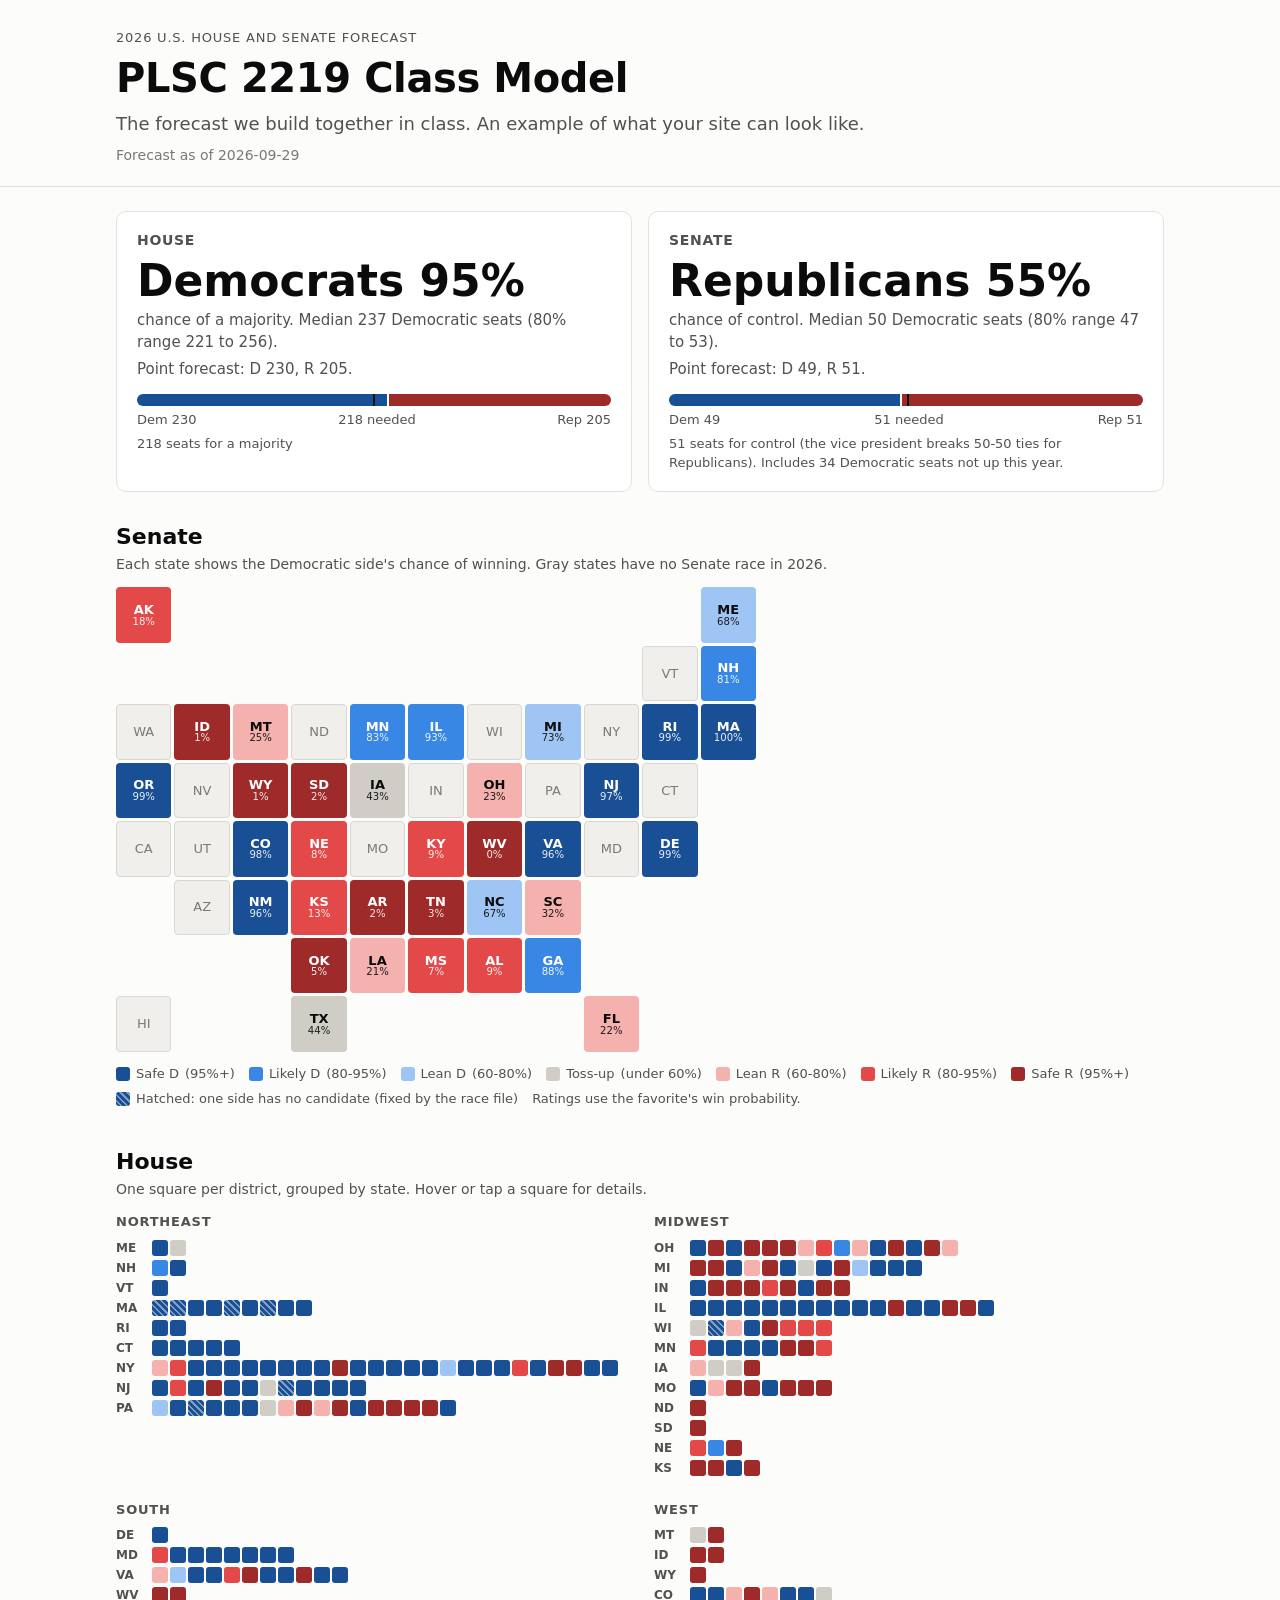
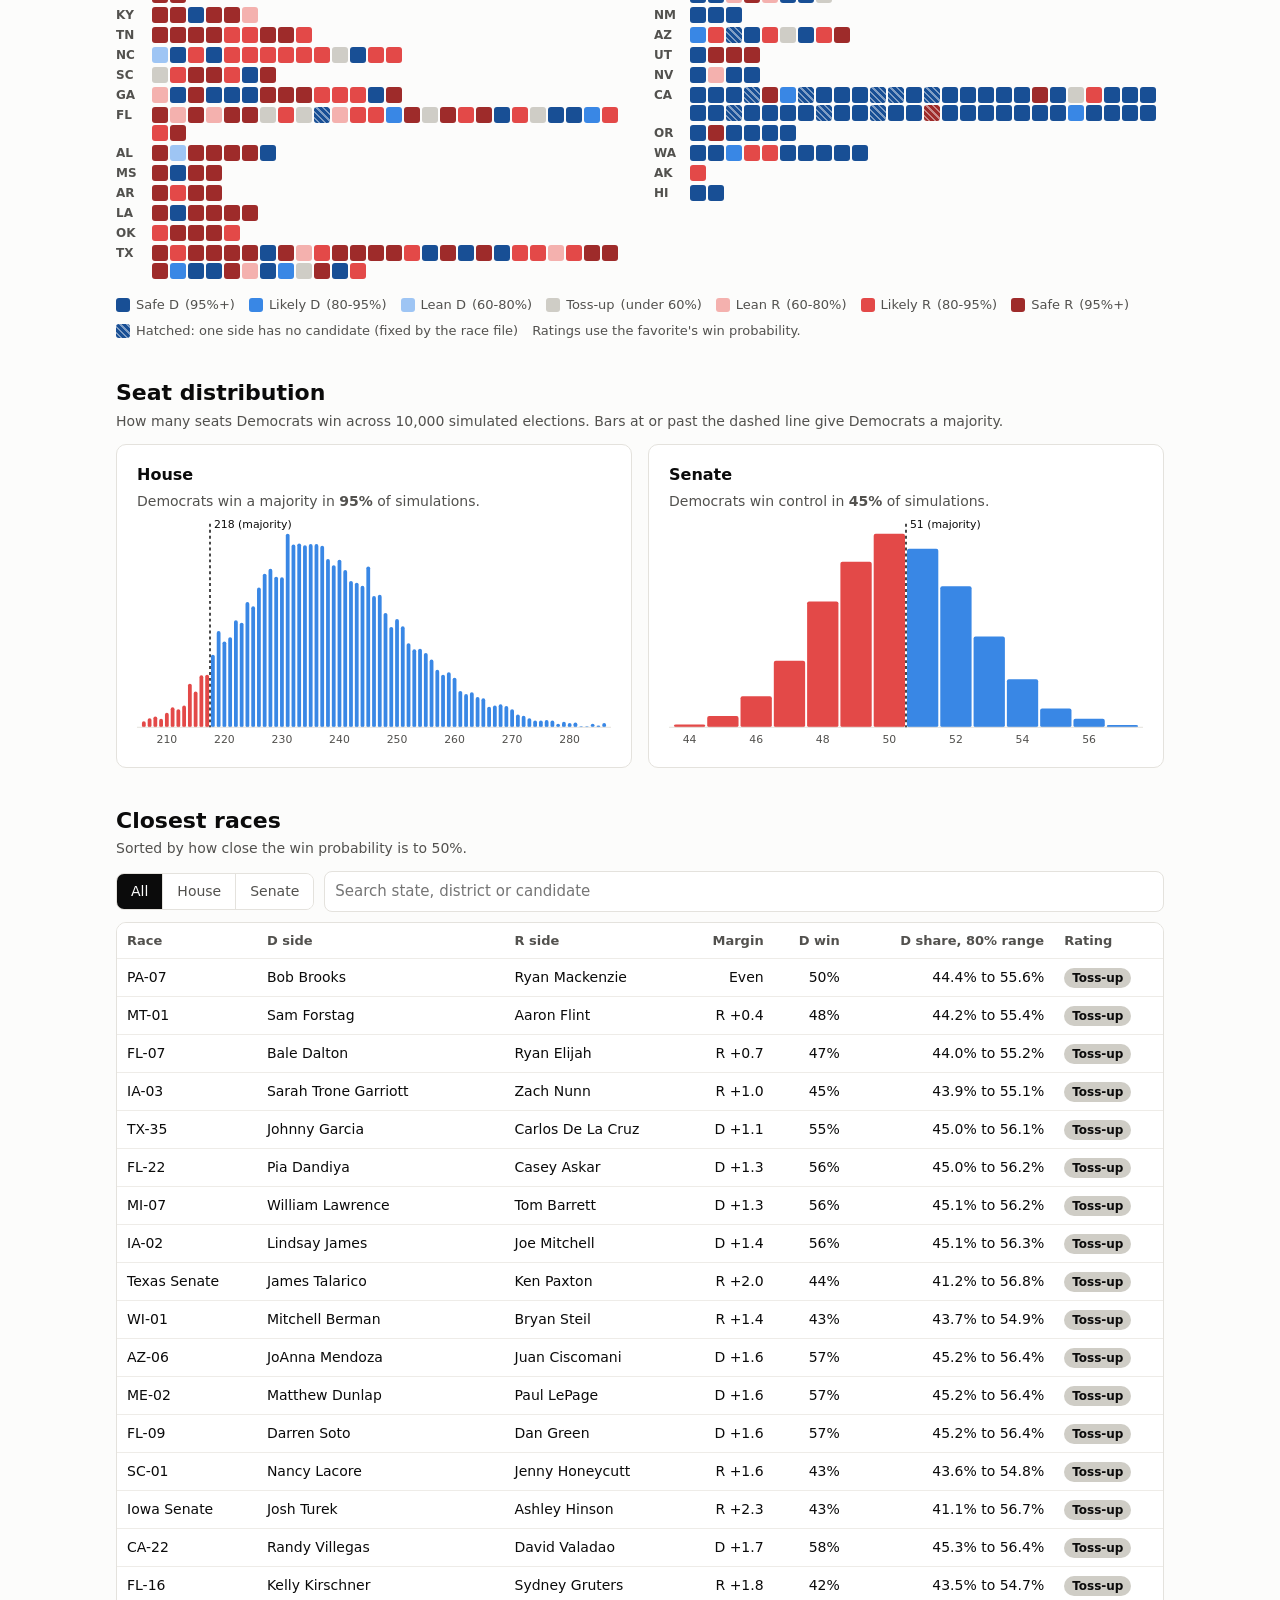
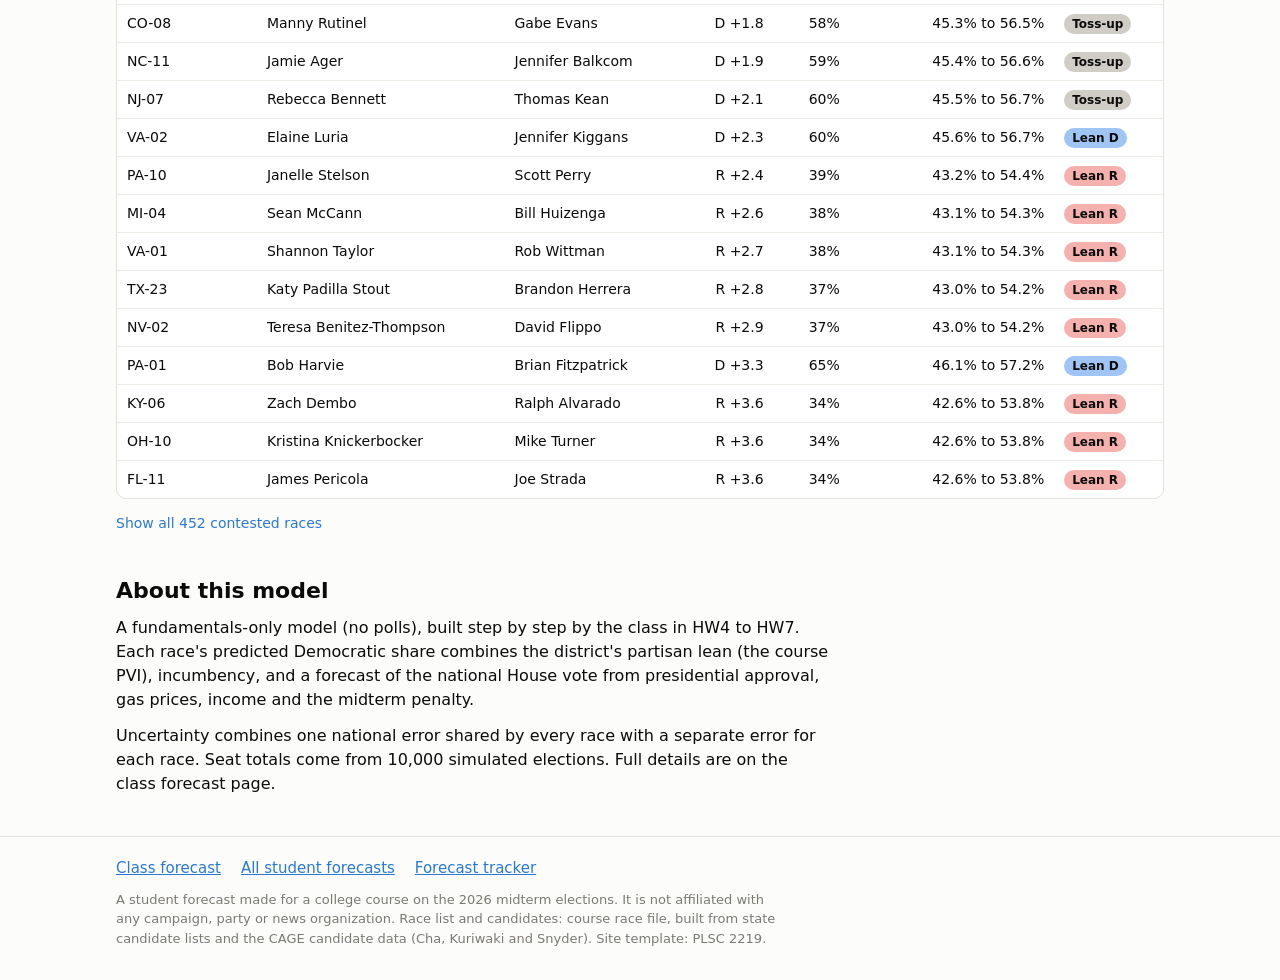
==== class-model.html @ 8f99de47 "competition site" ====
<!doctype html>
<html lang="en">
<head>
<meta charset="utf-8">
<meta name="viewport" content="width=device-width, initial-scale=1">
<title>2026 Midterm Forecast</title>
<meta name="robots" content="noindex">
<link rel="stylesheet" href="assets/style.css">
</head>
<body>
<header class="site-head">
  <div class="wrap">
    <p class="kicker">2026 U.S. House and Senate forecast</p>
    <h1 id="title">My 2026 Midterm Forecast</h1>
    <p id="tagline" class="tagline" hidden></p>
    <p id="asof" class="asof"></p>
  </div>
</header>

<main class="wrap">
  <div id="demo-banner" class="banner banner-info" hidden></div>
  <div id="problems" class="banner banner-warn" hidden></div>
  <div id="notes" class="banner banner-info" hidden></div>
  <div id="empty" class="empty" hidden></div>

  <div id="content" hidden>
    <section class="topline" aria-label="Topline">
      <div class="card" id="top-house"></div>
      <div class="card" id="top-senate"></div>
    </section>

    <section class="block">
      <div class="block-head">
        <h2>Senate</h2>
        <p class="note" id="senate-note"></p>
      </div>
      <div id="senate-map" class="senate-map" role="group" aria-label="Senate races by state"></div>
      <div class="legend" id="legend-senate"></div>
    </section>

    <section class="block">
      <div class="block-head">
        <h2>House</h2>
        <p class="note">One square per district, grouped by state. Hover or tap a square for details.</p>
      </div>
      <div id="house-grid" class="house-grid" role="group" aria-label="House races by state"></div>
      <div class="legend" id="legend-house"></div>
    </section>

    <section class="block">
      <div class="block-head">
        <h2>Seat distribution</h2>
        <p class="note" id="dist-note"></p>
      </div>
      <div id="dist" class="dist"></div>
    </section>

    <section class="block">
      <div class="block-head">
        <h2>Closest races</h2>
        <p class="note" id="table-note"></p>
      </div>
      <div class="controls">
        <div class="seg" role="tablist" aria-label="Chamber">
          <button type="button" data-office="all" class="on">All</button>
          <button type="button" data-office="house">House</button>
          <button type="button" data-office="senate">Senate</button>
        </div>
        <input id="search" type="search" placeholder="Search state, district or candidate" aria-label="Search races">
      </div>
      <div class="table-wrap"><table id="races-table"></table></div>
      <button type="button" id="show-all" class="link-btn"></button>
    </section>

    <section class="block" id="method-block" hidden>
      <div class="block-head"><h2>About this model</h2></div>
      <div id="method" class="prose"></div>
    </section>
  </div>
</main>

<footer class="site-foot">
  <div class="wrap">
    <nav id="links" class="links"></nav>
    <p class="fine">A student forecast made for a college course on the 2026 midterm elections. It is not affiliated with any campaign, party or news organization.
      Race list and candidates: course race file, built from state candidate lists and the CAGE candidate data (Cha, Kuriwaki and Snyder).
      Site template: PLSC 2219.</p>
  </div>
</footer>

<div id="tip" class="tip" role="tooltip" hidden></div>
<script src="config.js"></script>
<script src="assets/core.js"></script>
<script src="assets/app.js"></script>
</body>
</html>
---- assets/style.css ----
:root {
  color-scheme: light;
  --bg: #fcfcfb;
  --card: #ffffff;
  --ink: #0b0b0b;
  --ink-2: #52514e;
  --ink-3: #7a7974;
  --rule: #e4e2dd;
  --grid: #eeece8;
  --empty: #f0efec;
  --empty-line: #d9d7d1;
  /* ratings: diverging blue <-> red, gray midpoint */
  --safe-d: #184f95;
  --likely-d: #3987e5;
  --lean-d: #9ec5f4;
  --toss: #cfcdc6;
  --lean-r: #f4b1ae;
  --likely-r: #e34948;
  --safe-r: #9e2b2a;
  --warn: #fab219;
  --warn-bg: #fff6e0;
  --info-bg: #eaf2fd;
  --focus: #2a78d6;
}
@media (prefers-color-scheme: dark) {
  :root:not([data-theme="light"]) {
    color-scheme: dark;
    --bg: #141413;
    --card: #1a1a19;
    --ink: #ffffff;
    --ink-2: #c3c2b7;
    --ink-3: #9a998f;
    --rule: #33332f;
    --grid: #2a2a27;
    --empty: #262624;
    --empty-line: #3a3a36;
    --safe-d: #1c5cab;
    --likely-d: #5598e7;
    --lean-d: #a9cbf3;
    --toss: #6b6a64;
    --lean-r: #f2b2af;
    --likely-r: #ec7a78;
    --safe-r: #a8302f;
    --warn-bg: #3a2f12;
    --info-bg: #142a45;
    --focus: #6da7ec;
  }
}
:root[data-theme="dark"] {
  color-scheme: dark;
  --bg: #141413; --card: #1a1a19; --ink: #ffffff; --ink-2: #c3c2b7; --ink-3: #9a998f;
  --rule: #33332f; --grid: #2a2a27; --empty: #262624; --empty-line: #3a3a36;
  --safe-d: #1c5cab; --likely-d: #5598e7; --lean-d: #a9cbf3; --toss: #6b6a64;
  --lean-r: #f2b2af; --likely-r: #ec7a78; --safe-r: #a8302f;
  --warn-bg: #3a2f12; --info-bg: #142a45; --focus: #6da7ec;
}

* { box-sizing: border-box; }
html { -webkit-text-size-adjust: 100%; }
body {
  margin: 0; background: var(--bg); color: var(--ink);
  font: 16px/1.5 system-ui, -apple-system, "Segoe UI", Roboto, Helvetica, Arial, sans-serif;
}
.wrap { max-width: 1080px; margin: 0 auto; padding: 0 16px; }
h1, h2 { line-height: 1.2; margin: 0; }
h1 { font-size: clamp(28px, 5vw, 40px); letter-spacing: -0.01em; }
h2 { font-size: 22px; }
a { color: var(--focus); }
:focus-visible { outline: 2px solid var(--focus); outline-offset: 2px; }
.num { font-variant-numeric: tabular-nums; }

.site-head { border-bottom: 1px solid var(--rule); padding: 28px 0 20px; margin-bottom: 24px; }
.kicker { margin: 0 0 6px; color: var(--ink-2); font-size: 13px; text-transform: uppercase; letter-spacing: 0.06em; }
.tagline { margin: 8px 0 0; color: var(--ink-2); font-size: 18px; }
.asof { margin: 8px 0 0; color: var(--ink-3); font-size: 14px; }

.banner { border-radius: 8px; padding: 12px 14px; margin: 0 0 20px; font-size: 15px; }
.banner-warn { background: var(--warn-bg); border-left: 4px solid var(--warn); }
.banner-info { background: var(--info-bg); border-left: 4px solid var(--focus); }
.banner ul { margin: 6px 0 0; padding-left: 20px; }
.banner strong .icon { margin-right: 6px; }
.empty { background: var(--card); border: 1px solid var(--rule); border-radius: 10px; padding: 20px; }
.empty code, .prose code, .banner code, .placeholder code { white-space: nowrap; font-size: 0.92em; background: var(--grid); padding: 1px 5px; border-radius: 4px; }

.topline { display: grid; grid-template-columns: 1fr 1fr; gap: 16px; margin-bottom: 32px; }
.card { background: var(--card); border: 1px solid var(--rule); border-radius: 10px; padding: 18px 20px; }
.card .lab { margin: 0; color: var(--ink-2); font-size: 14px; font-weight: 600; text-transform: uppercase; letter-spacing: 0.05em; }
.card .hero { margin: 6px 0 2px; font-size: clamp(30px, 5vw, 44px); font-weight: 700; line-height: 1.1; }
.card .sub { margin: 4px 0 0; color: var(--ink-2); font-size: 15px; }
.bar { position: relative; display: flex; height: 12px; border-radius: 6px; overflow: hidden; margin: 14px 0 4px; gap: 2px; background: var(--card); }
.bar span { display: block; height: 100%; }
.bar .mid { position: absolute; top: -3px; bottom: -3px; width: 2px; background: var(--ink); }
.bar-lab { display: flex; justify-content: space-between; font-size: 13px; color: var(--ink-2); }

.block { margin: 0 0 40px; }
.block-head { margin-bottom: 12px; }
.note { margin: 4px 0 0; color: var(--ink-2); font-size: 14px; }

.legend { display: flex; flex-wrap: wrap; gap: 6px 14px; margin-top: 12px; font-size: 13px; color: var(--ink-2); }
.legend .key { display: inline-flex; align-items: center; gap: 6px; }
.legend .sw { width: 14px; height: 14px; border-radius: 3px; display: inline-block; }
.legend .sw.empty-sw { background: var(--empty); border: 1px solid var(--empty-line); }

/* senate tile map */
.senate-map { display: grid; grid-template-columns: repeat(11, minmax(0, 1fr)); gap: 3px; max-width: 640px; }
.st { aspect-ratio: 1 / 1; border-radius: 4px; display: flex; flex-direction: column; align-items: center; justify-content: center;
      font-size: clamp(9px, 1.8vw, 13px); font-weight: 600; line-height: 1.05; cursor: default; user-select: none; }
.st small { font-weight: 500; font-size: 0.78em; opacity: 0.9; }
.st.notup { background: var(--empty); color: var(--ink-3); border: 1px solid var(--empty-line); font-weight: 500; }
.st.race { cursor: pointer; }

/* house grid */
.house-grid { display: grid; grid-template-columns: repeat(2, minmax(0, 1fr)); gap: 20px 28px; }
.region h3 { margin: 0 0 8px; font-size: 13px; color: var(--ink-2); text-transform: uppercase; letter-spacing: 0.06em; }
.srow { display: grid; grid-template-columns: 30px 1fr; align-items: start; gap: 6px; margin-bottom: 4px; }
.srow .sl { font-size: 12px; font-weight: 600; color: var(--ink-2); line-height: 16px; }
.tiles { display: flex; flex-wrap: wrap; gap: 2px; }
.t { width: 16px; height: 16px; border-radius: 3px; cursor: pointer; }
.fixed { background-image: repeating-linear-gradient(45deg, transparent 0 3px, rgba(255,255,255,0.45) 3px 4.5px); }

.r-safe-d { background-color: var(--safe-d); color: #fff; }
.r-likely-d { background-color: var(--likely-d); color: #fff; }
.r-lean-d { background-color: var(--lean-d); color: #0b0b0b; }
.r-toss { background-color: var(--toss); color: #0b0b0b; }
.r-lean-r { background-color: var(--lean-r); color: #0b0b0b; }
.r-likely-r { background-color: var(--likely-r); color: #fff; }
.r-safe-r { background-color: var(--safe-r); color: #fff; }

/* tooltip */
.tip { position: fixed; z-index: 10; max-width: 290px; background: var(--card); color: var(--ink); border: 1px solid var(--rule);
       border-radius: 8px; padding: 10px 12px; font-size: 14px; box-shadow: 0 4px 16px rgba(0,0,0,0.14); pointer-events: none; }
.tip b { display: block; margin-bottom: 4px; }
.tip .row { display: flex; justify-content: space-between; gap: 12px; }
.tip .row span:first-child { color: var(--ink-2); }
.tip .sw { display: inline-block; width: 10px; height: 10px; border-radius: 2px; margin-right: 6px; vertical-align: 0; }

/* distribution */
.dist { display: grid; grid-template-columns: 1fr 1fr; gap: 16px; }
.dist .card h3 { margin: 0 0 4px; font-size: 16px; }
.dist svg { display: block; width: 100%; height: auto; overflow: visible; }
.dist .axis text { fill: var(--ink-2); font-size: 11px; }
.dist .axis line, .dist .base { stroke: var(--rule); }
.dist .maj { stroke: var(--ink); stroke-width: 1.5; stroke-dasharray: 3 3; }
.dist .majlab { fill: var(--ink); font-size: 11px; }
.dist rect.b { cursor: pointer; }
.placeholder { border: 1px dashed var(--empty-line); border-radius: 10px; padding: 18px 20px; color: var(--ink-2); background: var(--card); }
.placeholder strong { color: var(--ink); }

/* table */
.controls { display: flex; flex-wrap: wrap; gap: 10px; align-items: center; margin-bottom: 10px; }
.seg { display: inline-flex; border: 1px solid var(--rule); border-radius: 8px; overflow: hidden; }
.seg button { border: 0; background: var(--card); color: var(--ink-2); padding: 7px 14px; font: inherit; font-size: 14px; cursor: pointer; }
.seg button + button { border-left: 1px solid var(--rule); }
.seg button.on { background: var(--ink); color: var(--bg); }
#search { flex: 1 1 220px; min-width: 0; padding: 8px 10px; border: 1px solid var(--rule); border-radius: 8px; background: var(--card); color: var(--ink); font: inherit; font-size: 15px; }
.table-wrap { overflow-x: auto; border: 1px solid var(--rule); border-radius: 10px; background: var(--card); }
table { width: 100%; border-collapse: collapse; font-size: 14px; }
th, td { text-align: left; padding: 8px 10px; border-bottom: 1px solid var(--grid); white-space: nowrap; }
th { color: var(--ink-2); font-weight: 600; font-size: 13px; background: var(--card); position: sticky; top: 0; }
td.r, th.r { text-align: right; }
td.cand { white-space: normal; min-width: 120px; }
tr:last-child td { border-bottom: 0; }
.pill { display: inline-block; padding: 1px 8px; border-radius: 10px; font-size: 12px; font-weight: 600; }
.link-btn { margin-top: 10px; border: 0; background: none; color: var(--focus); font: inherit; font-size: 14px; cursor: pointer; padding: 4px 0; }

.prose p { margin: 0 0 12px; max-width: 70ch; }

.site-foot { border-top: 1px solid var(--rule); margin-top: 24px; padding: 20px 0 32px; }
.links { display: flex; flex-wrap: wrap; gap: 8px 20px; margin-bottom: 10px; font-size: 15px; }
.fine { color: var(--ink-3); font-size: 13px; margin: 0; max-width: 80ch; }

@media (max-width: 760px) {
  .topline, .dist, .house-grid { grid-template-columns: 1fr; }
  .t { width: 18px; height: 18px; }
  .senate-map { gap: 2px; }
}
.badge { display: inline-block; padding: 1px 7px; border-radius: 10px; font-size: 11px; font-weight: 600; letter-spacing: 0.02em;
         text-transform: none; color: var(--ink-2); border: 1px solid var(--empty-line); background: var(--empty); vertical-align: 1px; }
.dist-note code { white-space: nowrap; }
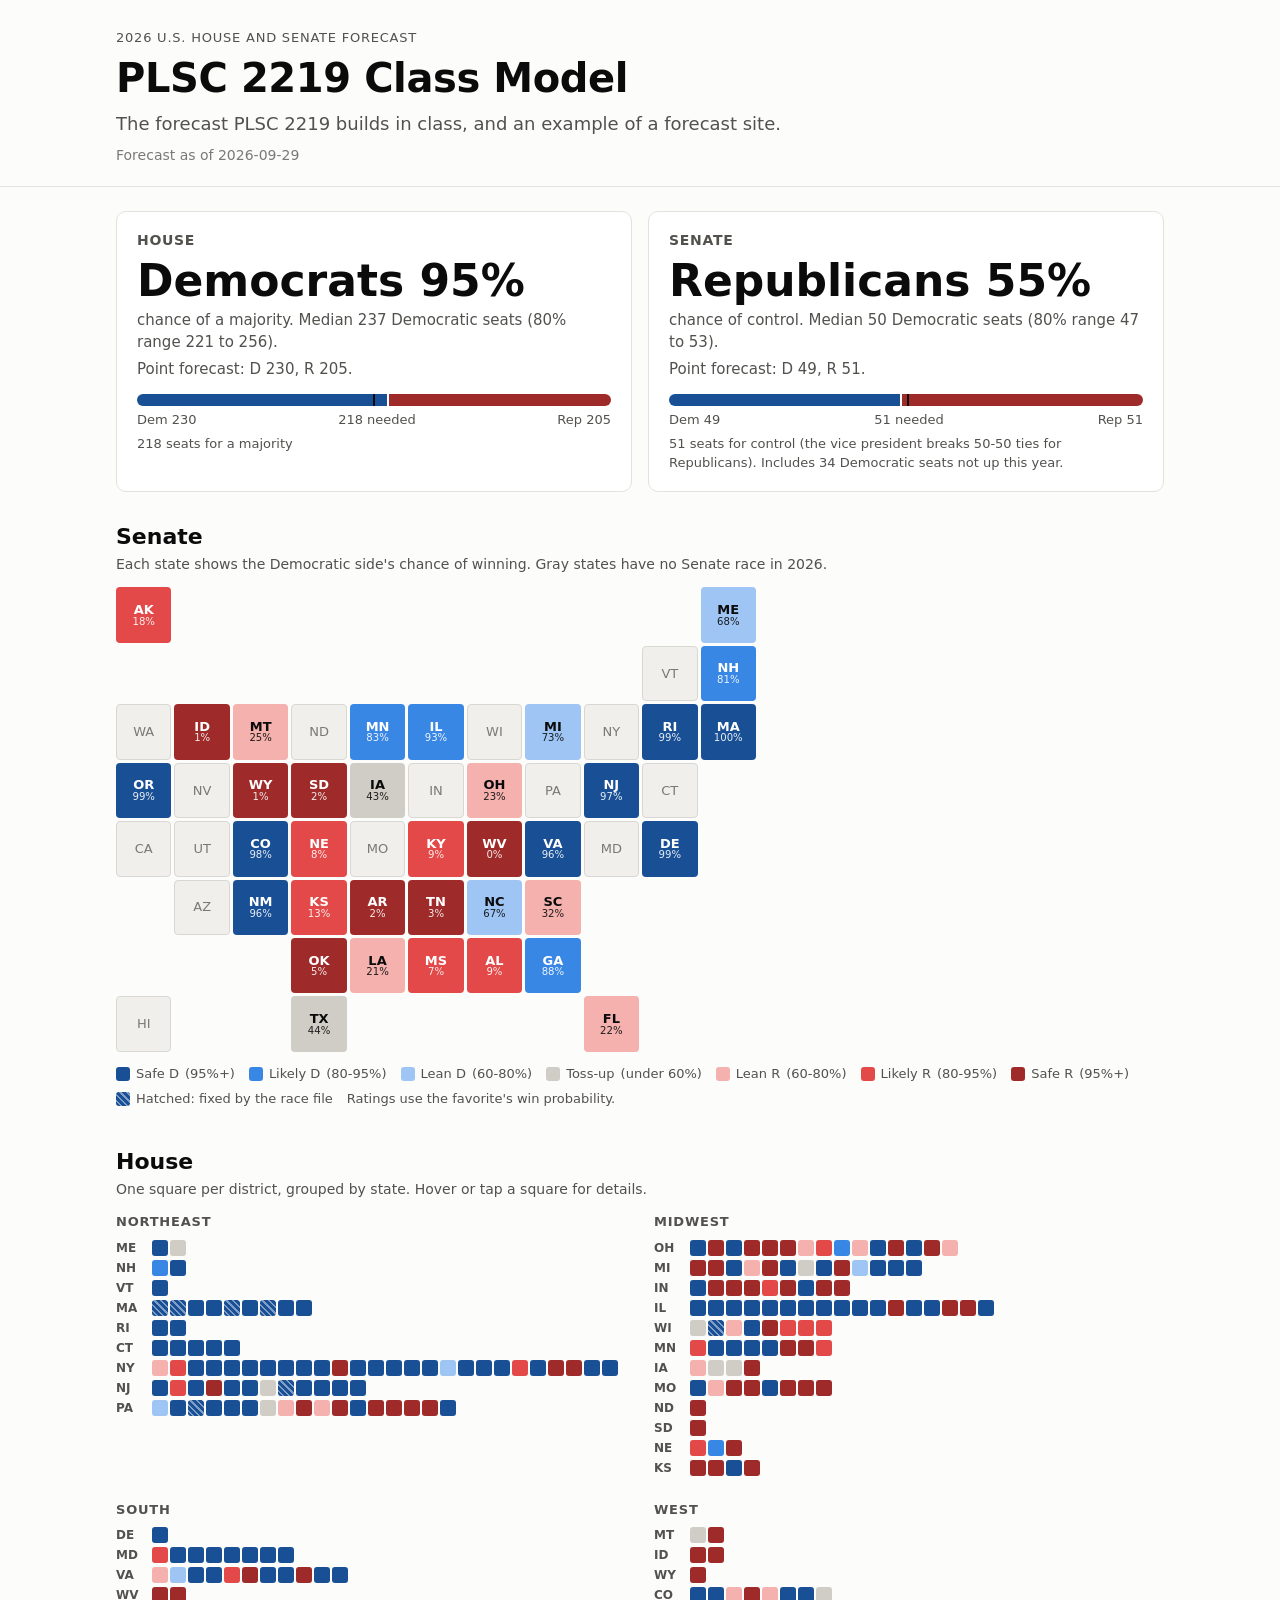
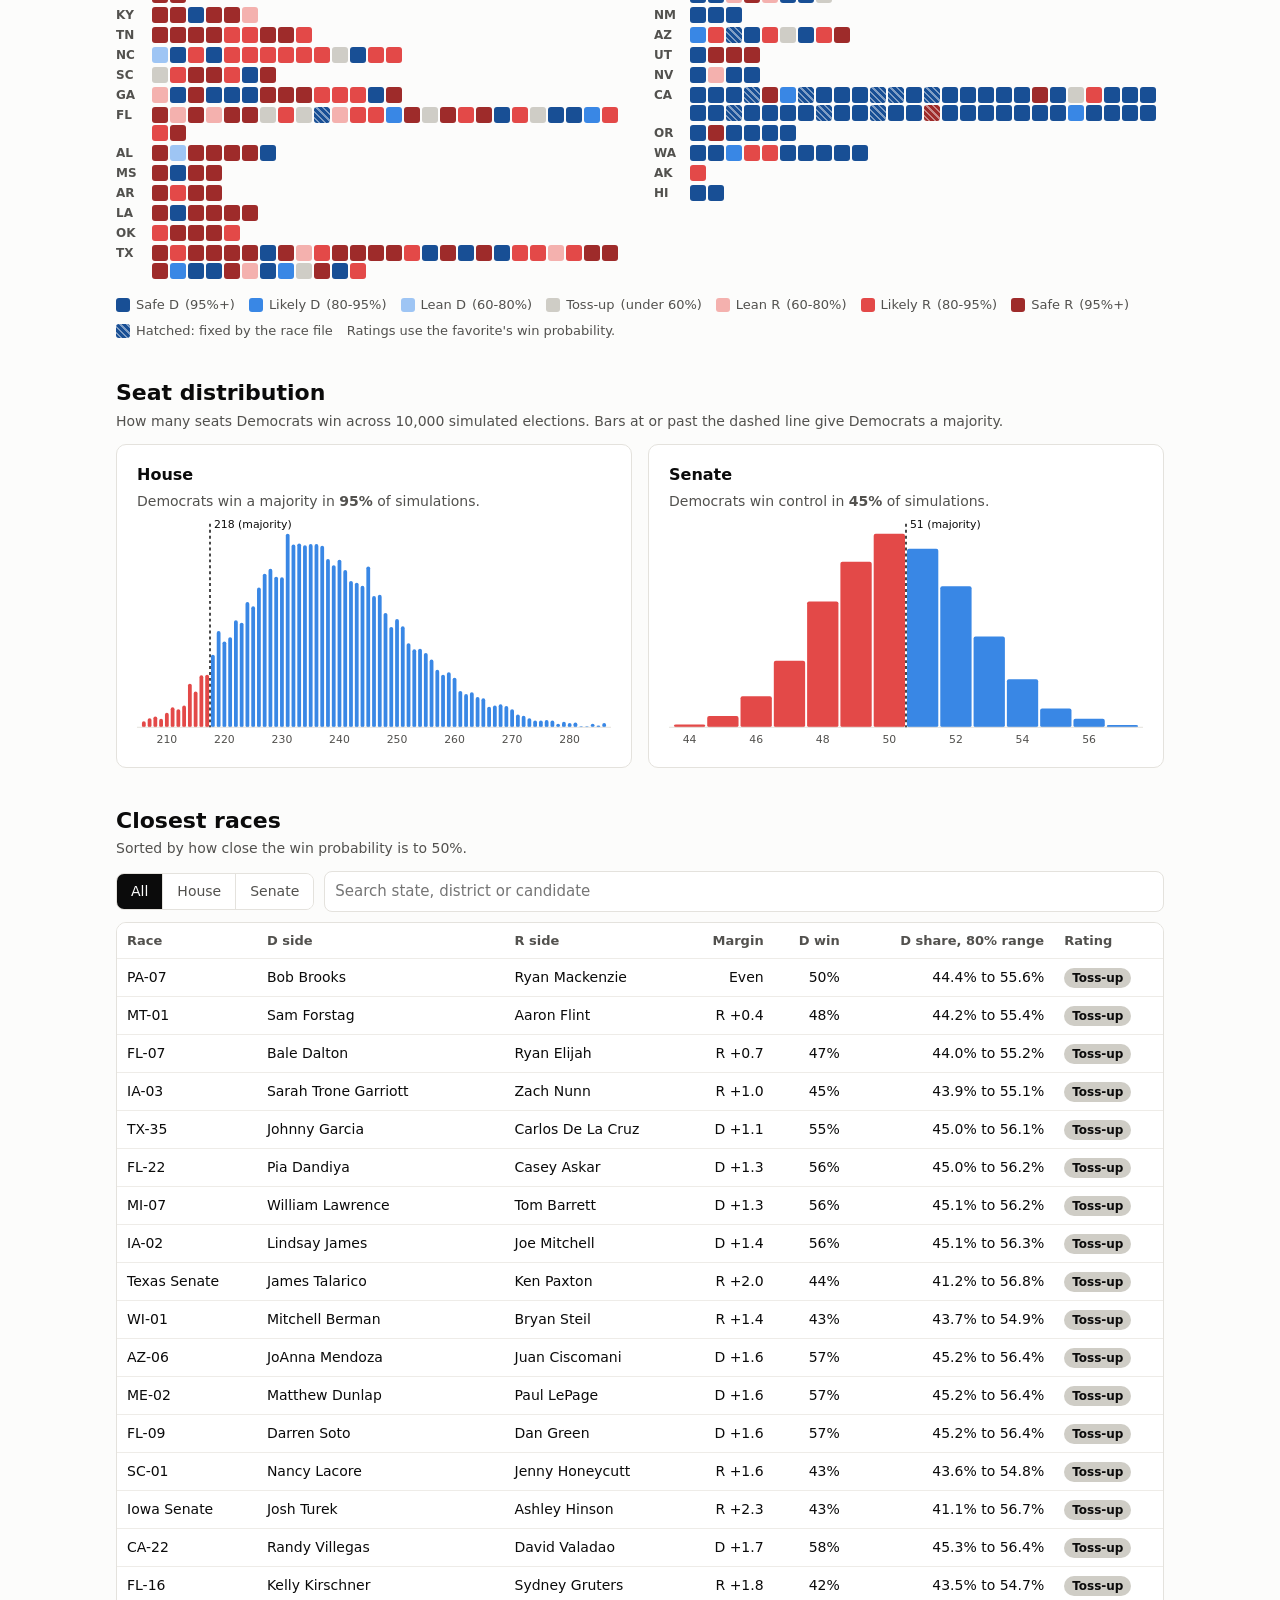
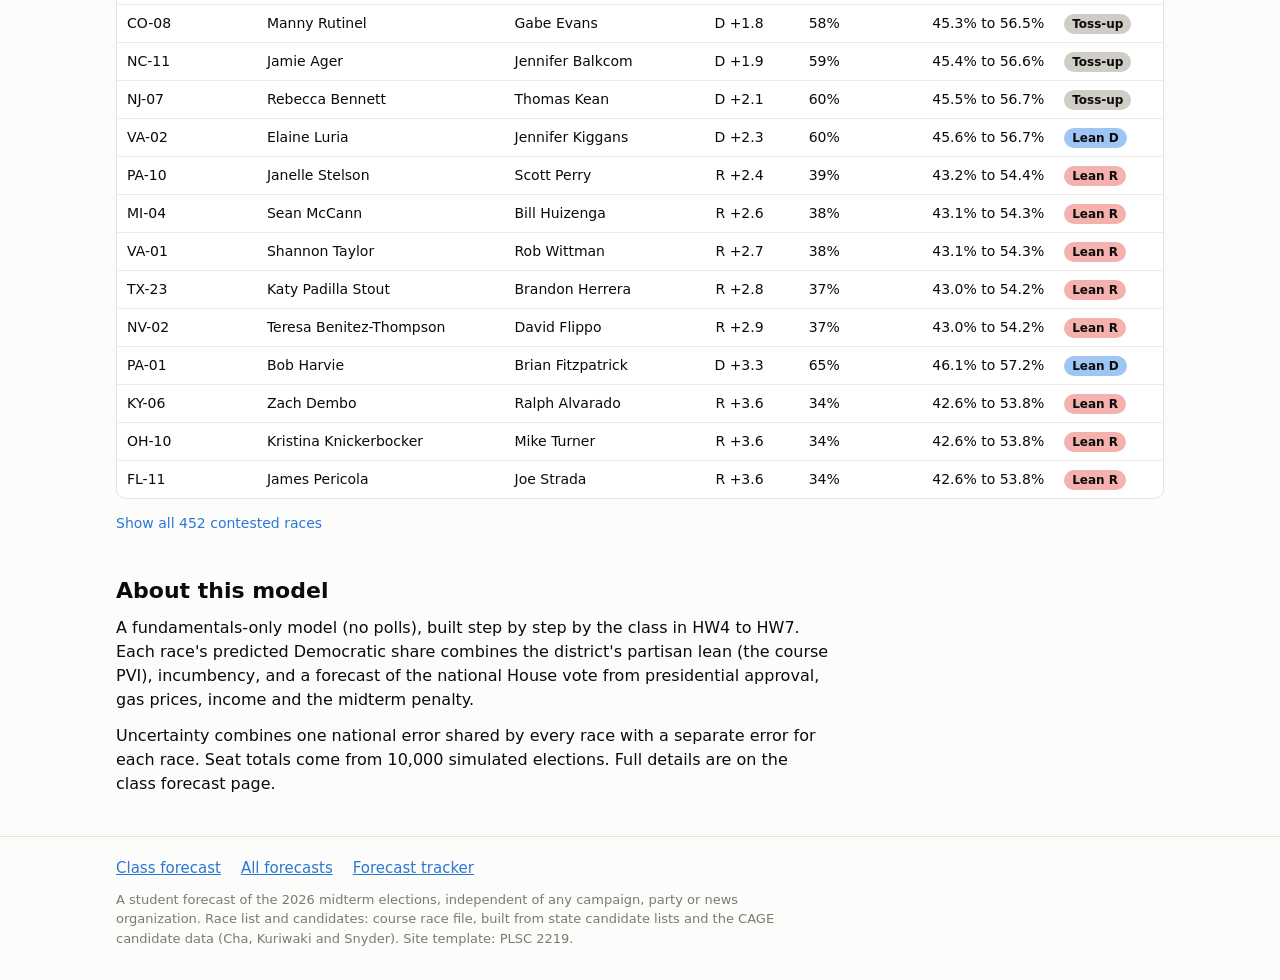
==== commit 7fbf6504: "update site" ====
--- a/class-model.html
+++ b/class-model.html
@@ -82,7 +82,7 @@
 <footer class="site-foot">
   <div class="wrap">
     <nav id="links" class="links"></nav>
-    <p class="fine">A student forecast made for a college course on the 2026 midterm elections. It is not affiliated with any campaign, party or news organization.
+    <p class="fine">A student forecast of the 2026 midterm elections, independent of any campaign, party or news organization.
       Race list and candidates: course race file, built from state candidate lists and the CAGE candidate data (Cha, Kuriwaki and Snyder).
       Site template: PLSC 2219.</p>
   </div>
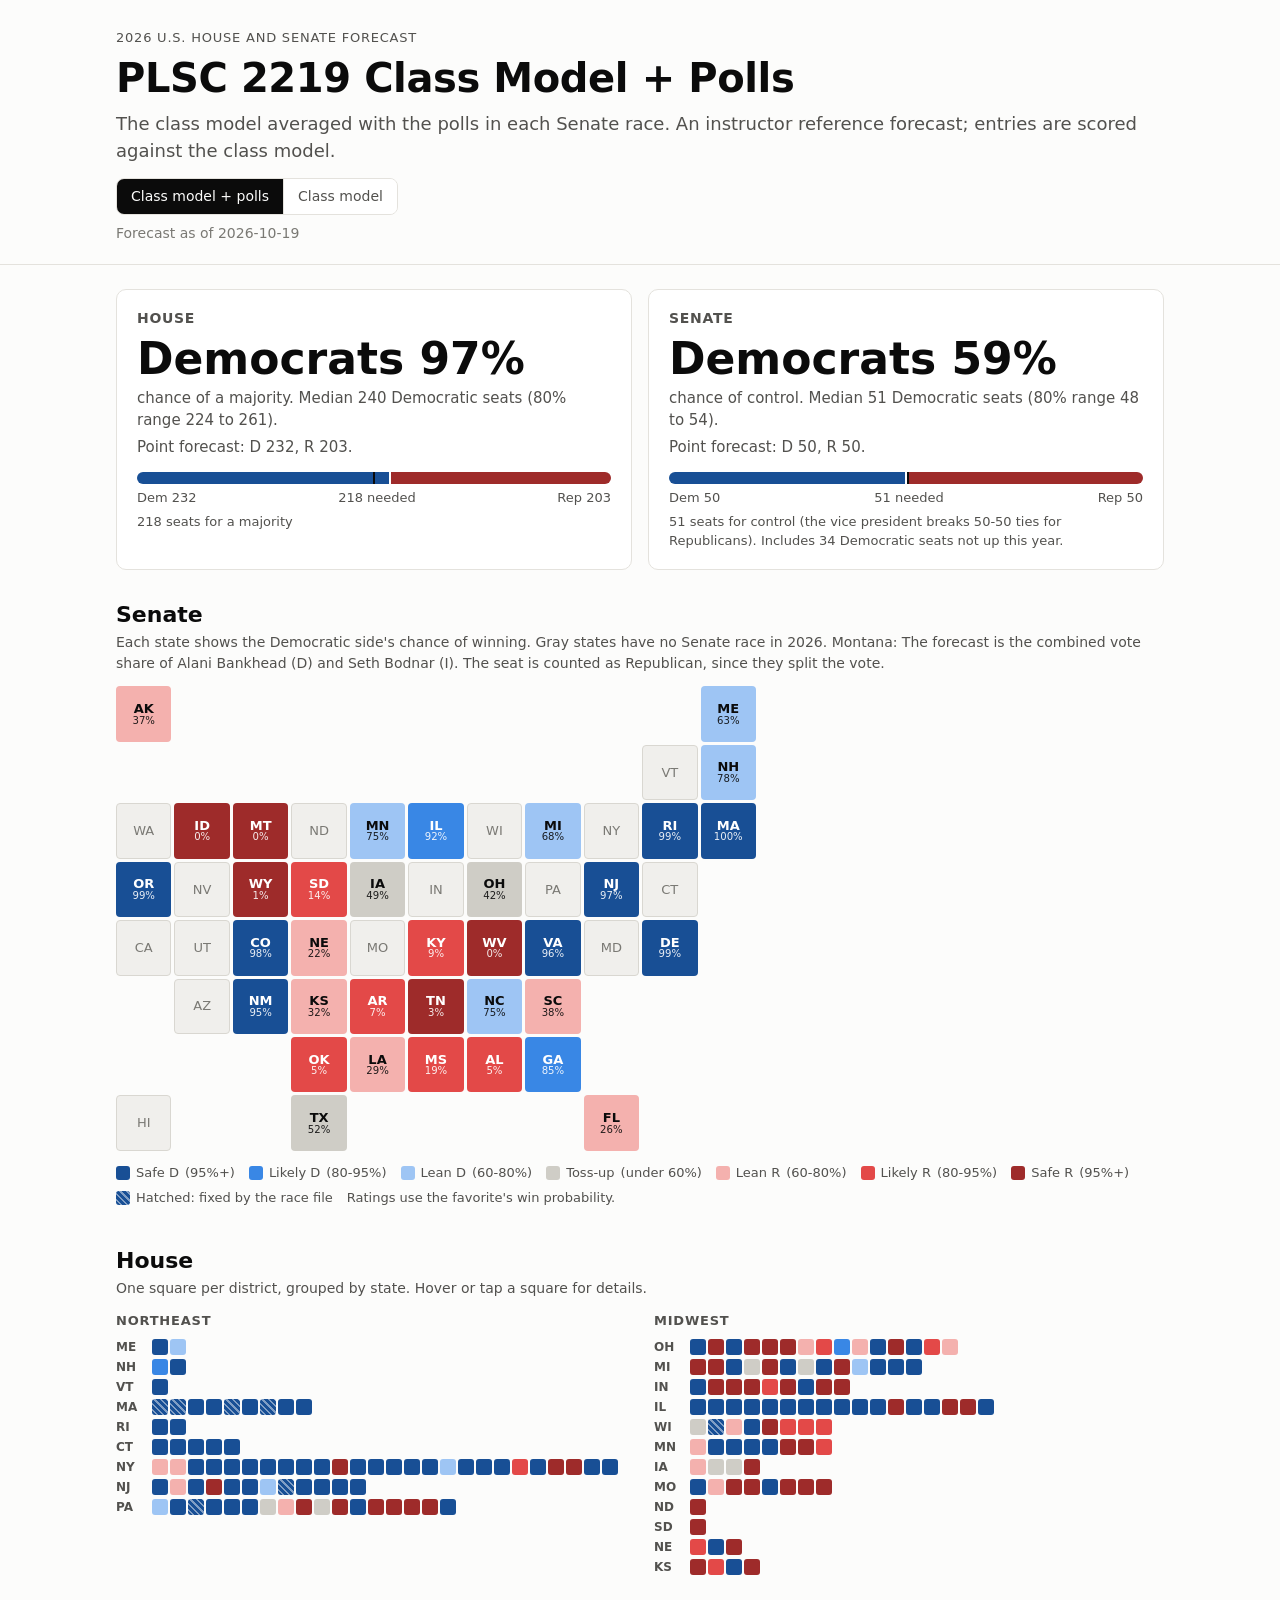
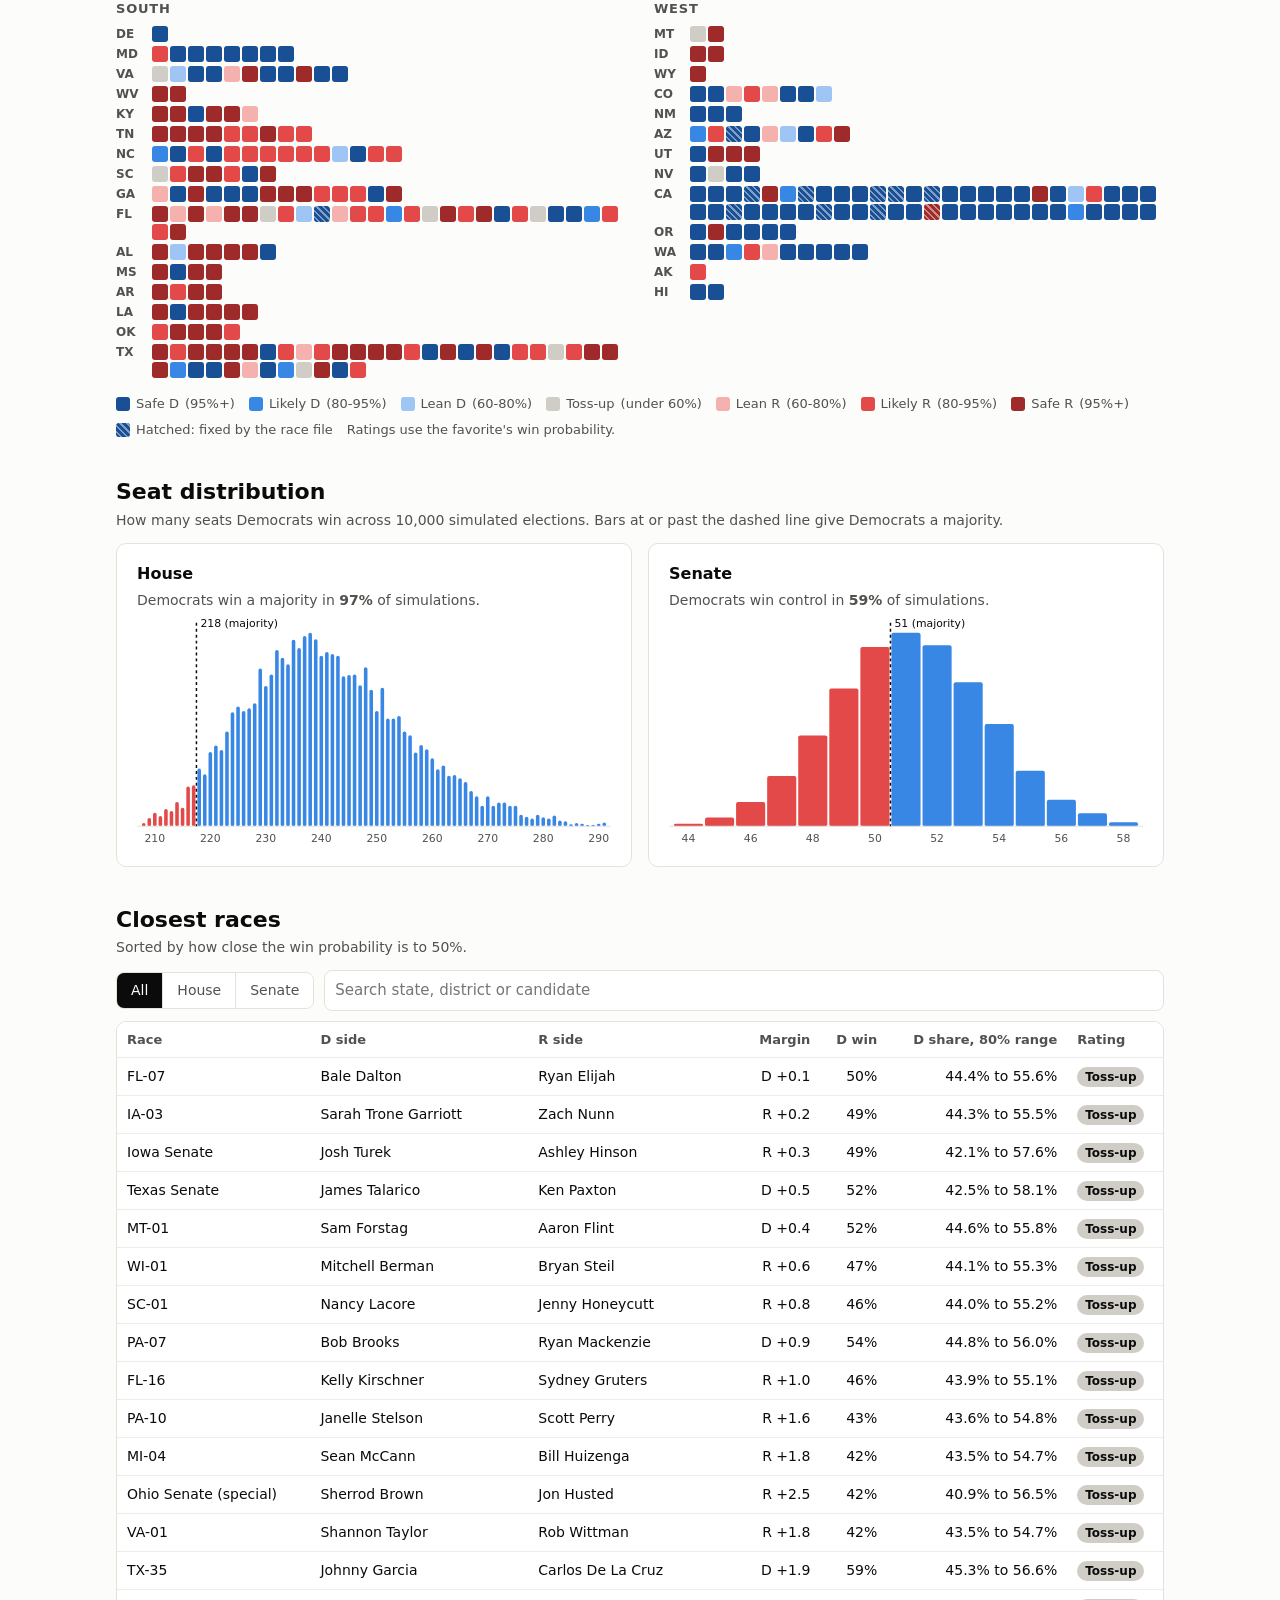
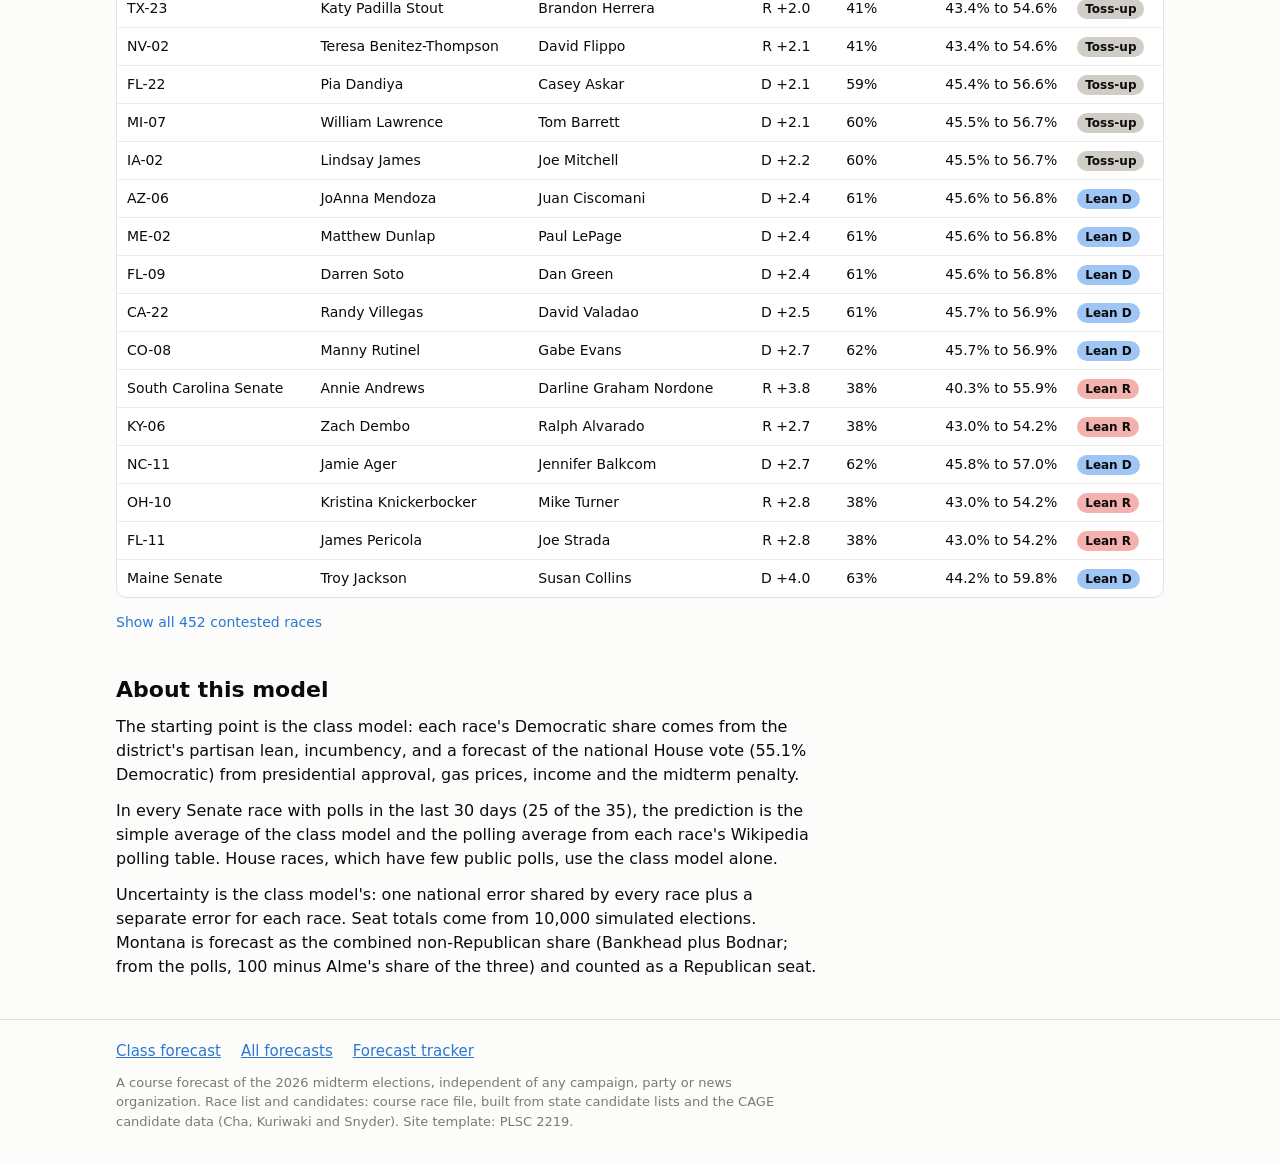
==== commit 5fd0776d: "Update site with + polls model" ====
--- a/class-model.html
+++ b/class-model.html
@@ -6,6 +6,12 @@
 <title>2026 Midterm Forecast</title>
 <meta name="robots" content="noindex">
 <link rel="stylesheet" href="assets/style.css">
+<style>
+  .model-toggle { display: inline-flex; margin: 14px 0 0; border: 1px solid var(--rule); border-radius: 8px; overflow: hidden; }
+  .model-toggle a { padding: 7px 14px; font-size: 14px; color: var(--ink-2); background: var(--card); text-decoration: none; }
+  .model-toggle a + a { border-left: 1px solid var(--rule); }
+  .model-toggle a.on { background: var(--ink); color: var(--bg); }
+</style>
 </head>
 <body>
 <header class="site-head">
@@ -13,6 +19,10 @@
     <p class="kicker">2026 U.S. House and Senate forecast</p>
     <h1 id="title">My 2026 Midterm Forecast</h1>
     <p id="tagline" class="tagline" hidden></p>
+    <nav class="model-toggle" aria-label="Forecast version">
+      <a id="ver-polls" href="class-model.html">Class model + polls</a>
+      <a id="ver-fund" href="class-model.html?model=fundamentals">Class model</a>
+    </nav>
     <p id="asof" class="asof"></p>
   </div>
 </header>
@@ -82,7 +92,7 @@
 <footer class="site-foot">
   <div class="wrap">
     <nav id="links" class="links"></nav>
-    <p class="fine">A student forecast of the 2026 midterm elections, independent of any campaign, party or news organization.
+    <p class="fine">A course forecast of the 2026 midterm elections, independent of any campaign, party or news organization.
       Race list and candidates: course race file, built from state candidate lists and the CAGE candidate data (Cha, Kuriwaki and Snyder).
       Site template: PLSC 2219.</p>
   </div>
@@ -90,6 +100,16 @@
 
 <div id="tip" class="tip" role="tooltip" hidden></div>
 <script src="config.js"></script>
+<script>
+  // Default: the class model + polls. ?model=fundamentals shows the class model alone (config.js has both).
+  (function () {
+    var fund = new URLSearchParams(location.search).get("model") === "fundamentals";
+    var cfg = window.SITE_CONFIG || (window.SITE_CONFIG = {}), polls = window.SITE_CONFIG_POLLS || {};
+    if (!fund) Object.keys(polls).forEach(function (k) { cfg[k] = polls[k]; });
+    var on = document.getElementById(fund ? "ver-fund" : "ver-polls");
+    on.classList.add("on"); on.setAttribute("aria-current", "page");
+  })();
+</script>
 <script src="assets/core.js"></script>
 <script src="assets/app.js"></script>
 </body>
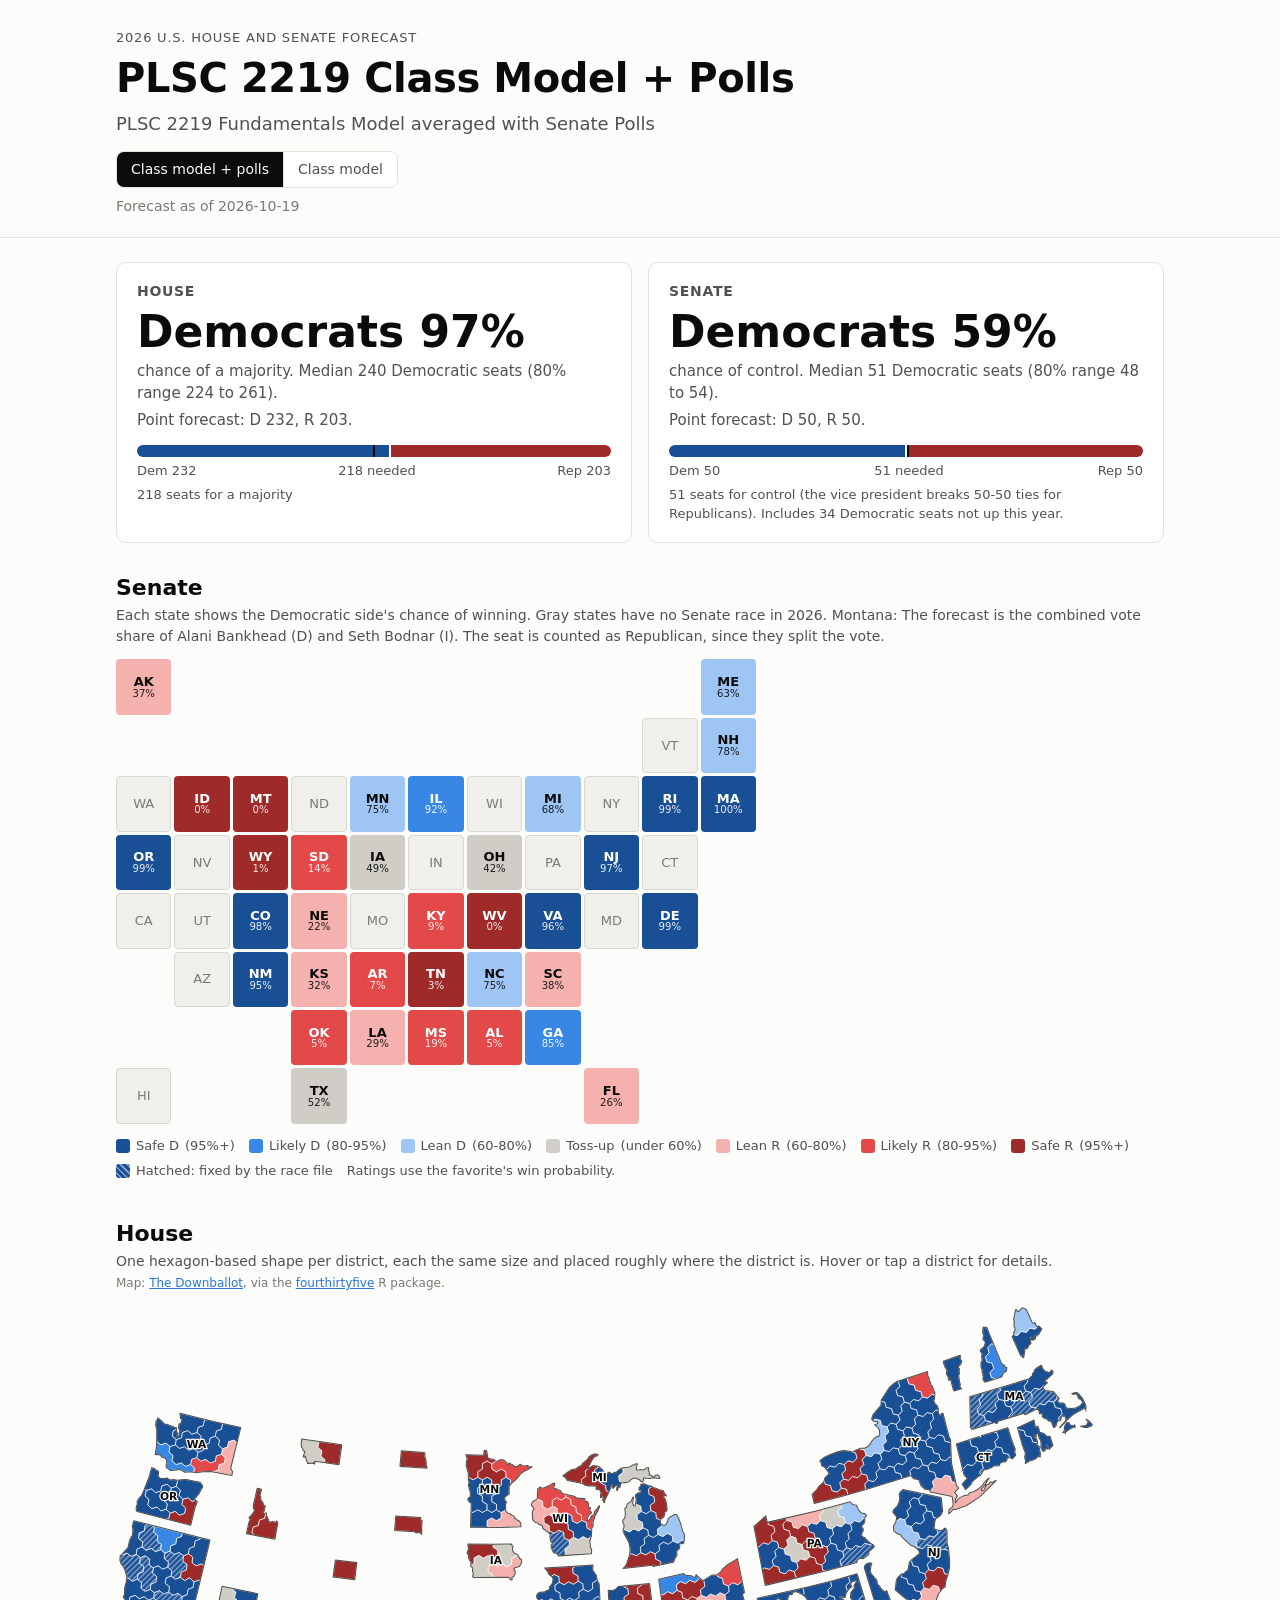
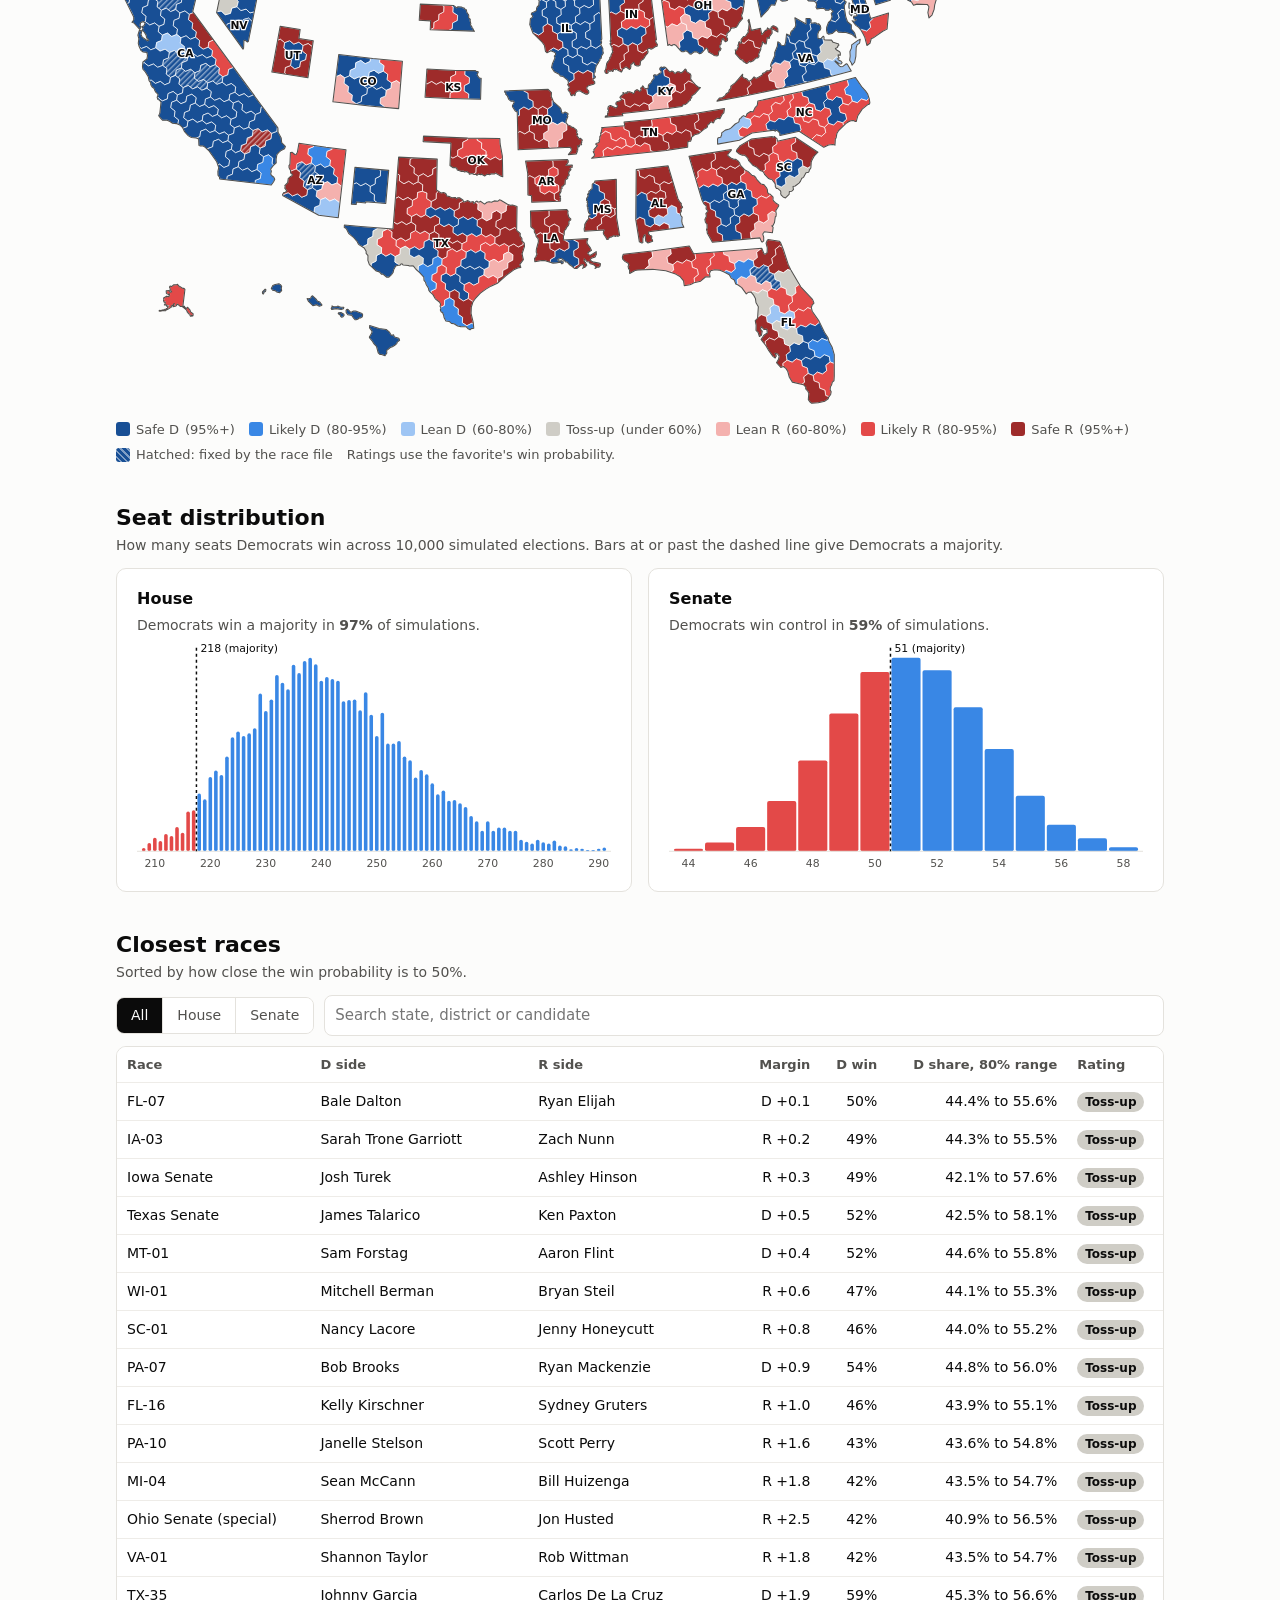
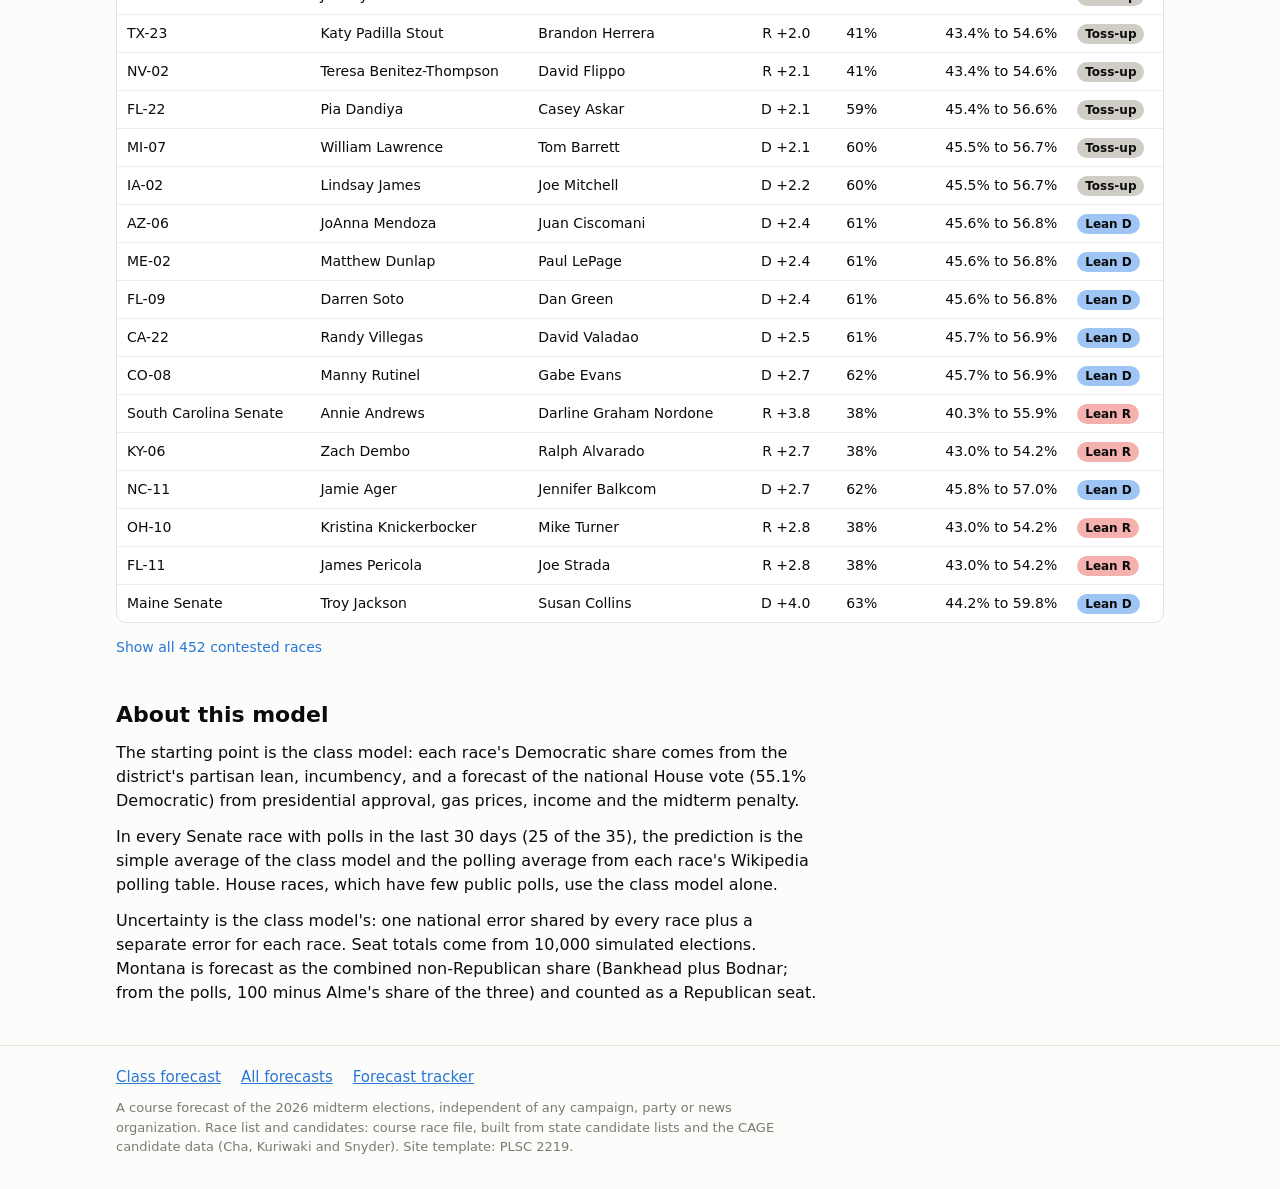
==== commit 19ae413e: "update hex map" ====
--- a/class-model.html
+++ b/class-model.html
@@ -51,7 +51,7 @@
     <section class="block">
       <div class="block-head">
         <h2>House</h2>
-        <p class="note">One square per district, grouped by state. Hover or tap a square for details.</p>
+        <p class="note" id="house-note">One square per district, grouped by state. Hover or tap a square for details.</p>
       </div>
       <div id="house-grid" class="house-grid" role="group" aria-label="House races by state"></div>
       <div class="legend" id="legend-house"></div>
--- a/assets/style.css
+++ b/assets/style.css
@@ -116,6 +116,21 @@
 .srow .sl { font-size: 12px; font-weight: 600; color: var(--ink-2); line-height: 16px; }
 .tiles { display: flex; flex-wrap: wrap; gap: 2px; }
 .t { width: 16px; height: 16px; border-radius: 3px; cursor: pointer; }
+/* house hex map (class-model page; config.js house_hexmap) */
+.house-hex svg { display: block; width: 100%; height: auto; max-width: 980px; }
+.house-hex path.d { stroke: var(--card); stroke-width: 0.7; cursor: pointer; }
+.house-hex path.d:hover, .house-hex path.d:focus { stroke: var(--ink); stroke-width: 1.6; outline: none; }
+.house-hex .hatch path { fill: url(#hex-hatch); pointer-events: none; }
+.house-hex .states path { fill: none; stroke: var(--ink-2); stroke-width: 1.1; stroke-linejoin: round; pointer-events: none; }
+.house-hex .labels text { font-size: 11px; font-weight: 700; text-anchor: middle; dominant-baseline: middle; fill: var(--ink);
+  stroke: var(--card); stroke-width: 2.6px; paint-order: stroke; pointer-events: none; }
+.house-hex path.none { fill: var(--empty); }
+@media (max-width: 600px) { .house-hex .labels { display: none; } .house-hex path.d { stroke-width: 0.5; } }
+.house-hex path.r-safe-d { fill: var(--safe-d); } .house-hex path.r-likely-d { fill: var(--likely-d); }
+.house-hex path.r-lean-d { fill: var(--lean-d); } .house-hex path.r-toss { fill: var(--toss); }
+.house-hex path.r-lean-r { fill: var(--lean-r); } .house-hex path.r-likely-r { fill: var(--likely-r); }
+.house-hex path.r-safe-r { fill: var(--safe-r); }
+.note .credit { display: block; margin-top: 2px; font-size: 12px; color: var(--ink-3); }
 .fixed { background-image: repeating-linear-gradient(45deg, transparent 0 3px, rgba(255,255,255,0.45) 3px 4.5px); }
 
 .r-safe-d { background-color: var(--safe-d); color: #fff; }
